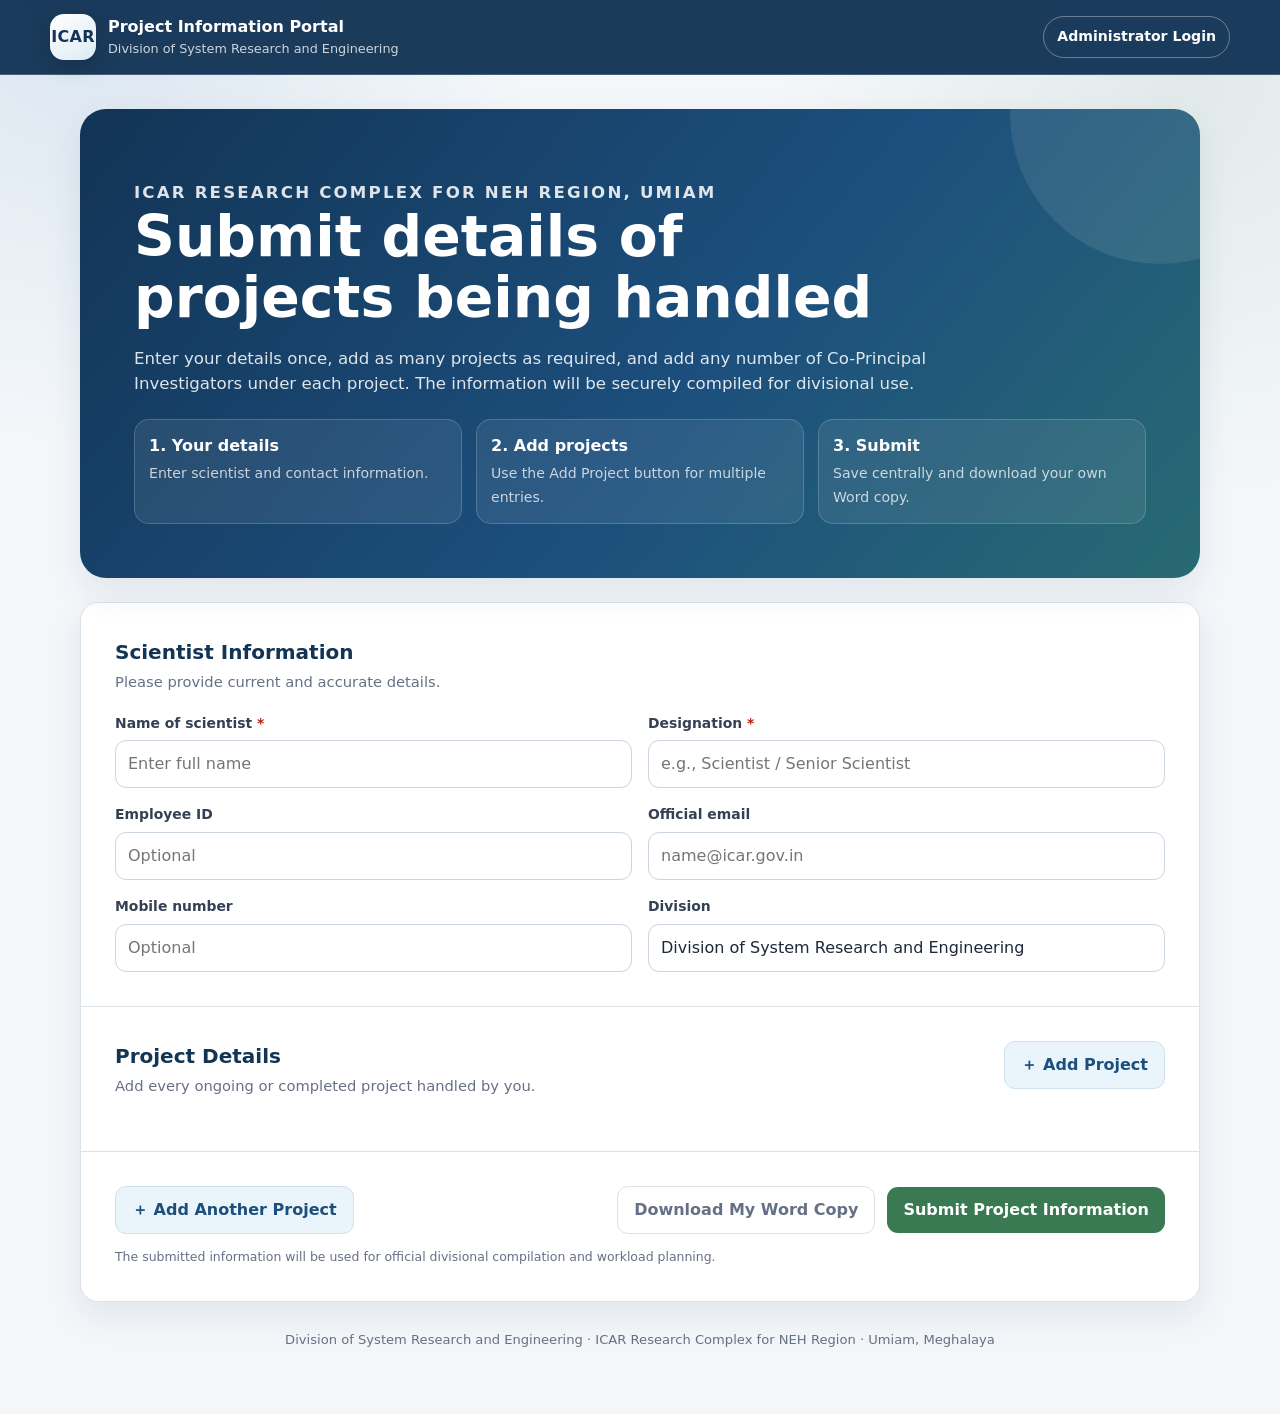
==== index.html @ 68614977 "Initial upload of ICAR DSRE project portal" ====
<!doctype html>
<html lang="en">
<head>
  <meta charset="utf-8" />
  <meta name="viewport" content="width=device-width, initial-scale=1" />
  <meta name="description" content="Project information submission portal for the Division of System Research and Engineering, ICAR RC for NEH Region, Umiam." />
  <title>Project Information Portal | DSRE, ICAR RC for NEH Region</title>
  <link rel="stylesheet" href="styles.css" />
</head>
<body>
  <header class="site-header">
    <div class="header-inner">
      <div class="brand">
        <div class="brand-mark" aria-hidden="true">ICAR</div>
        <div>
          <div class="brand-title">Project Information Portal</div>
          <div class="brand-subtitle">Division of System Research and Engineering</div>
        </div>
      </div>
      <a class="header-link" href="admin.html">Administrator Login</a>
    </div>
  </header>

  <main class="page-shell">
    <section class="hero-card" aria-labelledby="pageTitle">
      <p class="eyebrow">ICAR Research Complex for NEH Region, Umiam</p>
      <h1 id="pageTitle">Submit details of projects being handled</h1>
      <p>
        Enter your details once, add as many projects as required, and add any number of
        Co-Principal Investigators under each project. The information will be securely
        compiled for divisional use.
      </p>
      <div class="steps" aria-label="Submission steps">
        <div class="step"><strong>1. Your details</strong><span>Enter scientist and contact information.</span></div>
        <div class="step"><strong>2. Add projects</strong><span>Use the Add Project button for multiple entries.</span></div>
        <div class="step"><strong>3. Submit</strong><span>Save centrally and download your own Word copy.</span></div>
      </div>
    </section>

    <form id="projectForm" class="form-card" novalidate>
      <section class="form-section">
        <div class="section-heading">
          <div>
            <h2>Scientist Information</h2>
            <p>Please provide current and accurate details.</p>
          </div>
        </div>

        <div class="grid-2">
          <div class="field">
            <label class="required" for="scientistName">Name of scientist</label>
            <input id="scientistName" name="scientistName" type="text" autocomplete="name" required maxlength="120" placeholder="Enter full name" />
          </div>
          <div class="field">
            <label class="required" for="designation">Designation</label>
            <input id="designation" name="designation" type="text" required maxlength="120" placeholder="e.g., Scientist / Senior Scientist" />
          </div>
          <div class="field">
            <label for="employeeId">Employee ID</label>
            <input id="employeeId" name="employeeId" type="text" maxlength="50" placeholder="Optional" />
          </div>
          <div class="field">
            <label for="email">Official email</label>
            <input id="email" name="email" type="email" autocomplete="email" maxlength="150" placeholder="name@icar.gov.in" />
          </div>
          <div class="field">
            <label for="mobile">Mobile number</label>
            <input id="mobile" name="mobile" type="tel" autocomplete="tel" maxlength="20" placeholder="Optional" />
          </div>
          <div class="field">
            <label for="division">Division</label>
            <input id="division" type="text" value="Division of System Research and Engineering" readonly />
          </div>
        </div>
      </section>

      <section class="form-section">
        <div class="section-heading">
          <div>
            <h2>Project Details</h2>
            <p>Add every ongoing or completed project handled by you.</p>
          </div>
          <button class="btn btn-secondary" id="addProjectTop" type="button">＋ Add Project</button>
        </div>

        <div id="projectList" class="project-list" aria-live="polite"></div>
      </section>

      <section class="form-section">
        <div class="field honeypot" aria-hidden="true">
          <label for="website">Leave this field blank</label>
          <input id="website" name="website" type="text" tabindex="-1" autocomplete="off" />
        </div>

        <div class="actions">
          <button class="btn btn-secondary" id="addProjectBottom" type="button">＋ Add Another Project</button>
          <div class="spacer"></div>
          <button class="btn btn-ghost" id="downloadOwn" type="button">Download My Word Copy</button>
          <button class="btn btn-success" id="submitBtn" type="submit">Submit Project Information</button>
        </div>

        <div id="formNotice" class="notice" role="status" aria-live="polite"></div>
        <p class="helper" style="margin:14px 0 0;">
          The submitted information will be used for official divisional compilation and workload planning.
        </p>
      </section>
    </form>

    <footer class="footer">
      Division of System Research and Engineering · ICAR Research Complex for NEH Region · Umiam, Meghalaya
    </footer>
  </main>

  <template id="projectTemplate">
    <article class="project-card" data-project>
      <div class="project-header">
        <div class="project-title-wrap">
          <span class="project-number" data-project-number>1</span>
          <h3>Project <span data-project-heading-number>1</span></h3>
        </div>
        <button class="btn btn-danger btn-small" type="button" data-remove-project>Remove Project</button>
      </div>

      <div class="project-body">
        <div class="grid-2">
          <div class="field full">
            <label class="required">Title of project</label>
            <textarea data-field="title" required maxlength="500" placeholder="Enter the complete approved title of the project"></textarea>
          </div>

          <div class="field">
            <label class="required">Your role in the project</label>
            <select data-field="role" required>
              <option value="">Select role</option>
              <option value="Principal Investigator (PI)">Principal Investigator (PI)</option>
              <option value="Co-Principal Investigator (Co-PI)">Co-Principal Investigator (Co-PI)</option>
            </select>
          </div>

          <div class="field" data-pi-field>
            <label>Principal Investigator name</label>
            <input data-field="pi_name" type="text" maxlength="150" placeholder="Required when your role is Co-PI" />
          </div>

          <div class="field">
            <label class="required">Funding agency</label>
            <input data-field="funding_agency" type="text" required maxlength="200" placeholder="e.g., ICAR, DBT, DST, BIRAC" />
          </div>

          <div class="field">
            <label class="required">Project category</label>
            <select data-field="category" required>
              <option value="">Select category</option>
              <option>Institute Project</option>
              <option>Externally Funded Project</option>
              <option>All India Coordinated Research Project (AICRP)</option>
              <option>Consultancy Project</option>
              <option>Revolving Fund Scheme</option>
              <option>Other</option>
            </select>
          </div>

          <div class="field">
            <label class="required">Project status</label>
            <select data-field="status" required>
              <option value="">Select status</option>
              <option>Ongoing</option>
              <option>Completed</option>
              <option>Sanctioned / Yet to Start</option>
            </select>
          </div>

          <div class="field">
            <label>Start date</label>
            <input data-field="start_date" type="date" />
          </div>

          <div class="field">
            <label>End date</label>
            <input data-field="end_date" type="date" />
          </div>

          <div class="field full">
            <label>Co-Principal Investigator(s)</label>
            <div class="copi-list" data-copi-list></div>
            <div style="margin-top:9px;">
              <button class="btn btn-secondary btn-small" type="button" data-add-copi>＋ Add Co-PI</button>
            </div>
            <span class="helper">Add other Co-PIs as required. When your role is Co-PI, your own name is included automatically.</span>
          </div>

          <div class="field full">
            <label>Remarks</label>
            <textarea data-field="remarks" maxlength="500" placeholder="Optional: project code, sanctioned amount, collaboration details, etc."></textarea>
          </div>
        </div>
      </div>
    </article>
  </template>

  <template id="copiTemplate">
    <div class="copi-row" data-copi-row>
      <input type="text" maxlength="150" placeholder="Enter Co-PI name" data-copi-name />
      <button class="btn btn-danger icon-btn" type="button" data-remove-copi aria-label="Remove Co-PI">×</button>
    </div>
  </template>

  <script type="module" src="app.js"></script>
</body>
</html>
---- styles.css ----
:root {
  --navy: #123455;
  --navy-2: #1c4f7d;
  --blue: #2d70a6;
  --blue-soft: #eaf4fb;
  --green: #397a52;
  --green-soft: #eaf6ee;
  --gold: #d5a336;
  --ink: #1d2939;
  --muted: #667085;
  --line: #dbe3ea;
  --surface: #ffffff;
  --background: #f4f7fa;
  --danger: #b42318;
  --danger-soft: #fff1f0;
  --shadow: 0 14px 36px rgba(18, 52, 85, 0.09);
  --radius: 18px;
}

* { box-sizing: border-box; }

html { scroll-behavior: smooth; }

body {
  margin: 0;
  min-height: 100vh;
  color: var(--ink);
  background:
    radial-gradient(circle at 7% 0%, rgba(45, 112, 166, 0.13), transparent 28rem),
    radial-gradient(circle at 93% 6%, rgba(57, 122, 82, 0.10), transparent 26rem),
    var(--background);
  font-family: Inter, ui-sans-serif, system-ui, -apple-system, BlinkMacSystemFont, "Segoe UI", sans-serif;
  line-height: 1.5;
}

button, input, select, textarea { font: inherit; }
button { cursor: pointer; }

.site-header {
  position: sticky;
  top: 0;
  z-index: 20;
  border-bottom: 1px solid rgba(255,255,255,.18);
  background: rgba(18, 52, 85, 0.96);
  color: white;
  backdrop-filter: blur(12px);
}

.header-inner {
  width: min(1180px, calc(100% - 32px));
  margin: 0 auto;
  padding: 14px 0;
  display: flex;
  align-items: center;
  justify-content: space-between;
  gap: 20px;
}

.brand {
  display: flex;
  align-items: center;
  gap: 12px;
  min-width: 0;
}

.brand-mark {
  width: 46px;
  height: 46px;
  border-radius: 14px;
  display: grid;
  place-items: center;
  flex: 0 0 auto;
  background: linear-gradient(145deg, #fff, #dcebf5);
  color: var(--navy);
  font-weight: 800;
  letter-spacing: .02em;
  box-shadow: 0 6px 20px rgba(0,0,0,.18);
}

.brand-title { font-weight: 800; font-size: 1rem; }
.brand-subtitle { font-size: .8rem; opacity: .78; }

.header-link {
  color: white;
  text-decoration: none;
  border: 1px solid rgba(255,255,255,.35);
  padding: 9px 13px;
  border-radius: 999px;
  font-weight: 700;
  font-size: .88rem;
  white-space: nowrap;
}
.header-link:hover { background: rgba(255,255,255,.11); }

.page-shell {
  width: min(1120px, calc(100% - 32px));
  margin: 34px auto 64px;
}

.hero-card {
  position: relative;
  overflow: hidden;
  padding: clamp(28px, 5vw, 54px);
  border-radius: 26px;
  color: white;
  background: linear-gradient(130deg, var(--navy) 0%, var(--navy-2) 56%, #286a73 100%);
  box-shadow: var(--shadow);
}

.hero-card::after {
  content: "";
  position: absolute;
  width: 300px;
  height: 300px;
  border-radius: 50%;
  right: -110px;
  top: -145px;
  background: rgba(255,255,255,.09);
}

.eyebrow {
  margin: 0 0 9px;
  font-size: .78rem;
  font-weight: 800;
  letter-spacing: .13em;
  text-transform: uppercase;
  color: #cfe7f5;
}

.hero-card h1 {
  max-width: 790px;
  margin: 0;
  font-size: clamp(2rem, 5vw, 3.55rem);
  line-height: 1.08;
}

.hero-card p {
  max-width: 810px;
  margin: 18px 0 0;
  font-size: 1.04rem;
  color: rgba(255,255,255,.86);
}

.steps {
  display: grid;
  grid-template-columns: repeat(3, 1fr);
  gap: 14px;
  margin: 22px 0 0;
}

.step {
  border: 1px solid rgba(255,255,255,.18);
  border-radius: 15px;
  padding: 14px;
  background: rgba(255,255,255,.08);
}
.step strong { display: block; margin-bottom: 3px; }
.step span { font-size: .88rem; color: rgba(255,255,255,.75); }

.form-card, .admin-card {
  margin-top: 24px;
  background: var(--surface);
  border: 1px solid var(--line);
  border-radius: var(--radius);
  box-shadow: var(--shadow);
}

.form-section {
  padding: clamp(22px, 4vw, 34px);
  border-bottom: 1px solid var(--line);
}
.form-section:last-child { border-bottom: 0; }

.section-heading {
  display: flex;
  align-items: flex-start;
  justify-content: space-between;
  gap: 18px;
  margin-bottom: 20px;
}
.section-heading h2 { margin: 0; font-size: 1.25rem; color: var(--navy); }
.section-heading p { margin: 4px 0 0; color: var(--muted); font-size: .92rem; }

.grid-2, .grid-3 {
  display: grid;
  gap: 16px;
}
.grid-2 { grid-template-columns: repeat(2, minmax(0, 1fr)); }
.grid-3 { grid-template-columns: repeat(3, minmax(0, 1fr)); }

.field { display: flex; flex-direction: column; gap: 7px; }
.field.full { grid-column: 1 / -1; }
.field label { font-size: .87rem; font-weight: 750; color: #344054; }
.required::after { content: " *"; color: var(--danger); }

input, select, textarea {
  width: 100%;
  border: 1px solid #cbd5df;
  border-radius: 11px;
  padding: 11px 12px;
  color: var(--ink);
  background: white;
  outline: none;
  transition: border-color .18s, box-shadow .18s;
}
textarea { min-height: 90px; resize: vertical; }
input:focus, select:focus, textarea:focus {
  border-color: var(--blue);
  box-shadow: 0 0 0 4px rgba(45,112,166,.12);
}
.helper { font-size: .78rem; color: var(--muted); }

.project-list { display: grid; gap: 18px; }
.project-card {
  border: 1px solid var(--line);
  border-radius: 16px;
  overflow: hidden;
  background: #fbfdff;
}
.project-header {
  display: flex;
  align-items: center;
  justify-content: space-between;
  gap: 12px;
  padding: 14px 16px;
  background: linear-gradient(90deg, var(--blue-soft), #f7fbfe);
  border-bottom: 1px solid var(--line);
}
.project-title-wrap { display: flex; align-items: center; gap: 10px; }
.project-number {
  width: 30px; height: 30px; border-radius: 50%; display: grid; place-items: center;
  color: white; background: var(--blue); font-weight: 800; font-size: .85rem;
}
.project-header h3 { margin: 0; font-size: 1rem; color: var(--navy); }
.project-body { padding: 18px; }

.copi-list { display: grid; gap: 9px; }
.copi-row { display: grid; grid-template-columns: 1fr auto; gap: 9px; }

.btn {
  border: 0;
  border-radius: 11px;
  padding: 11px 16px;
  font-weight: 800;
  display: inline-flex;
  align-items: center;
  justify-content: center;
  gap: 8px;
  transition: transform .16s, filter .16s, background .16s;
}
.btn:hover { transform: translateY(-1px); filter: brightness(.98); }
.btn:disabled { cursor: not-allowed; opacity: .55; transform: none; }
.btn-primary { background: var(--navy); color: white; }
.btn-secondary { background: var(--blue-soft); color: var(--navy-2); border: 1px solid #cfe1ee; }
.btn-success { background: var(--green); color: white; }
.btn-danger { background: var(--danger-soft); color: var(--danger); border: 1px solid #f4c7c3; }
.btn-ghost { background: white; color: var(--muted); border: 1px solid var(--line); }
.btn-small { padding: 8px 11px; font-size: .82rem; }
.icon-btn { width: 42px; height: 42px; padding: 0; }

.actions {
  display: flex;
  flex-wrap: wrap;
  gap: 12px;
  align-items: center;
}
.actions .spacer { flex: 1; }

.notice {
  display: none;
  margin-top: 16px;
  border-radius: 12px;
  padding: 12px 14px;
  font-size: .9rem;
  border: 1px solid;
}
.notice.show { display: block; }
.notice.success { background: var(--green-soft); border-color: #b9dec5; color: #245e3b; }
.notice.error { background: var(--danger-soft); border-color: #f1c3bf; color: var(--danger); }
.notice.info { background: var(--blue-soft); border-color: #c4deed; color: var(--navy-2); }

.honeypot { position: absolute !important; left: -9999px !important; opacity: 0 !important; }
.hidden { display: none !important; }

.footer {
  text-align: center;
  margin-top: 28px;
  color: var(--muted);
  font-size: .82rem;
}

/* Admin */
.admin-layout { display: grid; gap: 22px; }
.login-card { max-width: 500px; margin: 34px auto 0; padding: 28px; }
.login-card h2 { margin: 0 0 8px; color: var(--navy); }
.login-card p { margin: 0 0 20px; color: var(--muted); }

.dashboard { display: none; }
.dashboard.show { display: block; }
.stats {
  display: grid;
  grid-template-columns: repeat(3, 1fr);
  gap: 14px;
  margin-top: 22px;
}
.stat-card {
  background: white;
  border: 1px solid var(--line);
  border-radius: 15px;
  padding: 18px;
  box-shadow: 0 8px 24px rgba(18,52,85,.06);
}
.stat-label { color: var(--muted); font-size: .82rem; font-weight: 700; }
.stat-value { margin-top: 6px; font-size: 1.8rem; font-weight: 850; color: var(--navy); }

.toolbar {
  display: flex;
  flex-wrap: wrap;
  gap: 10px;
  align-items: center;
  padding: 18px;
  border-bottom: 1px solid var(--line);
}
.toolbar input { max-width: 420px; }
.toolbar .spacer { flex: 1; }

.table-wrap { overflow: auto; }
.data-table { width: 100%; border-collapse: collapse; min-width: 980px; }
.data-table th, .data-table td {
  padding: 12px 14px;
  border-bottom: 1px solid var(--line);
  vertical-align: top;
  text-align: left;
  font-size: .84rem;
}
.data-table th {
  position: sticky;
  top: 0;
  z-index: 2;
  background: #eef5fa;
  color: var(--navy);
  font-size: .76rem;
  text-transform: uppercase;
  letter-spacing: .035em;
}
.data-table tr:hover td { background: #fbfdff; }
.muted { color: var(--muted); }
.badge {
  display: inline-flex;
  padding: 4px 8px;
  border-radius: 999px;
  font-size: .72rem;
  font-weight: 800;
  background: var(--blue-soft);
  color: var(--navy-2);
}
.empty-state { padding: 46px 20px; text-align: center; color: var(--muted); }

@media (max-width: 800px) {
  .steps, .grid-3, .stats { grid-template-columns: 1fr; }
  .grid-2 { grid-template-columns: 1fr; }
  .header-inner { width: min(100% - 22px, 1180px); }
  .page-shell { width: min(100% - 22px, 1120px); margin-top: 22px; }
  .hero-card { border-radius: 20px; }
  .actions .spacer { display: none; }
  .actions .btn { width: 100%; }
  .header-link { display: none; }
}

@media print {
  .site-header, .actions, .footer { display: none !important; }
  body { background: white; }
  .page-shell { width: 100%; margin: 0; }
  .hero-card, .form-card { box-shadow: none; }
}
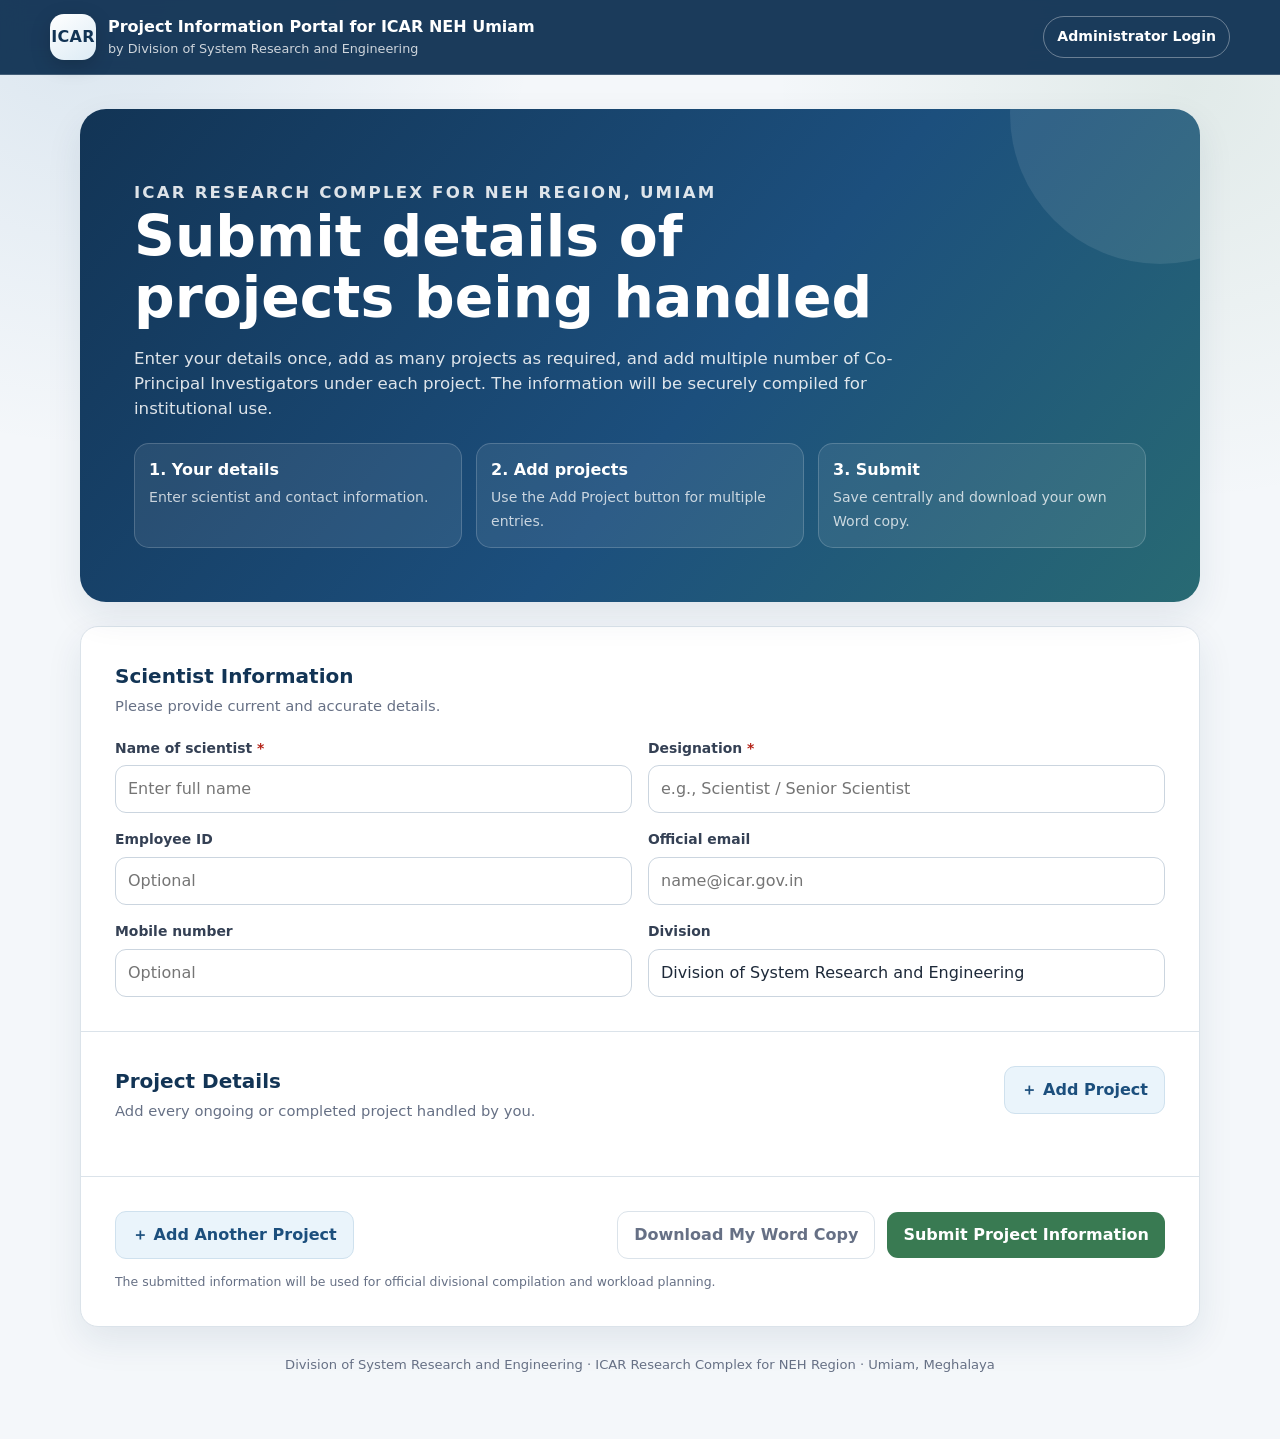
==== commit e80ba9ce: "Update index.html" ====
--- a/index.html
+++ b/index.html
@@ -13,8 +13,8 @@
       <div class="brand">
         <div class="brand-mark" aria-hidden="true">ICAR</div>
         <div>
-          <div class="brand-title">Project Information Portal</div>
-          <div class="brand-subtitle">Division of System Research and Engineering</div>
+          <div class="brand-title">Project Information Portal for ICAR NEH Umiam</div>
+          <div class="brand-subtitle">by Division of System Research and Engineering</div>
         </div>
       </div>
       <a class="header-link" href="admin.html">Administrator Login</a>
@@ -26,9 +26,9 @@
       <p class="eyebrow">ICAR Research Complex for NEH Region, Umiam</p>
       <h1 id="pageTitle">Submit details of projects being handled</h1>
       <p>
-        Enter your details once, add as many projects as required, and add any number of
+        Enter your details once, add as many projects as required, and add multiple number of
         Co-Principal Investigators under each project. The information will be securely
-        compiled for divisional use.
+        compiled for institutional use.
       </p>
       <div class="steps" aria-label="Submission steps">
         <div class="step"><strong>1. Your details</strong><span>Enter scientist and contact information.</span></div>
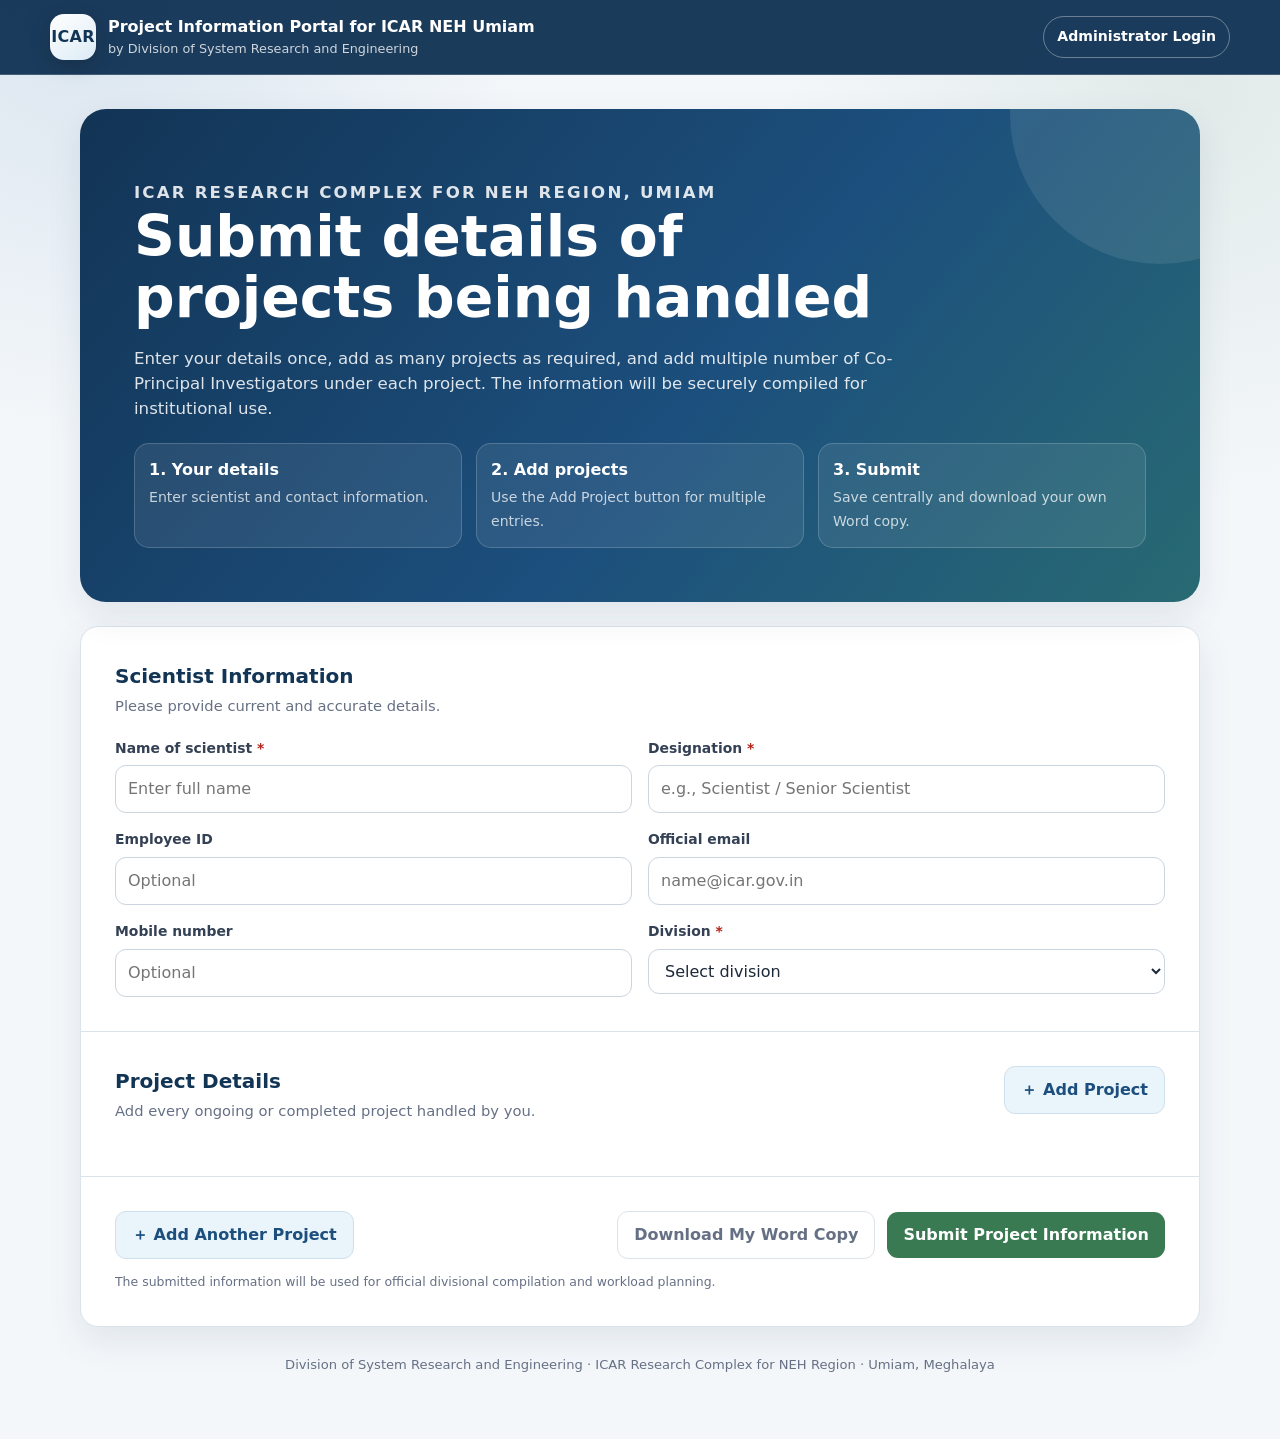
==== commit c11598e8: "Update index.html" ====
--- a/index.html
+++ b/index.html
@@ -68,8 +68,14 @@
             <input id="mobile" name="mobile" type="tel" autocomplete="tel" maxlength="20" placeholder="Optional" />
           </div>
           <div class="field">
-            <label for="division">Division</label>
-            <input id="division" type="text" value="Division of System Research and Engineering" readonly />
+            <label class="required" for="division">Division</label>
+            <select id="division" name="division" required>
+              <option value="" selected disabled>Select division</option>
+              <option value="DSRE">DSRE</option>
+              <option value="DTAC">DTAC</option>
+              <option value="DCS">DCS</option>
+              <option value="DAFS">DAFS</option>
+            </select>
           </div>
         </div>
       </section>
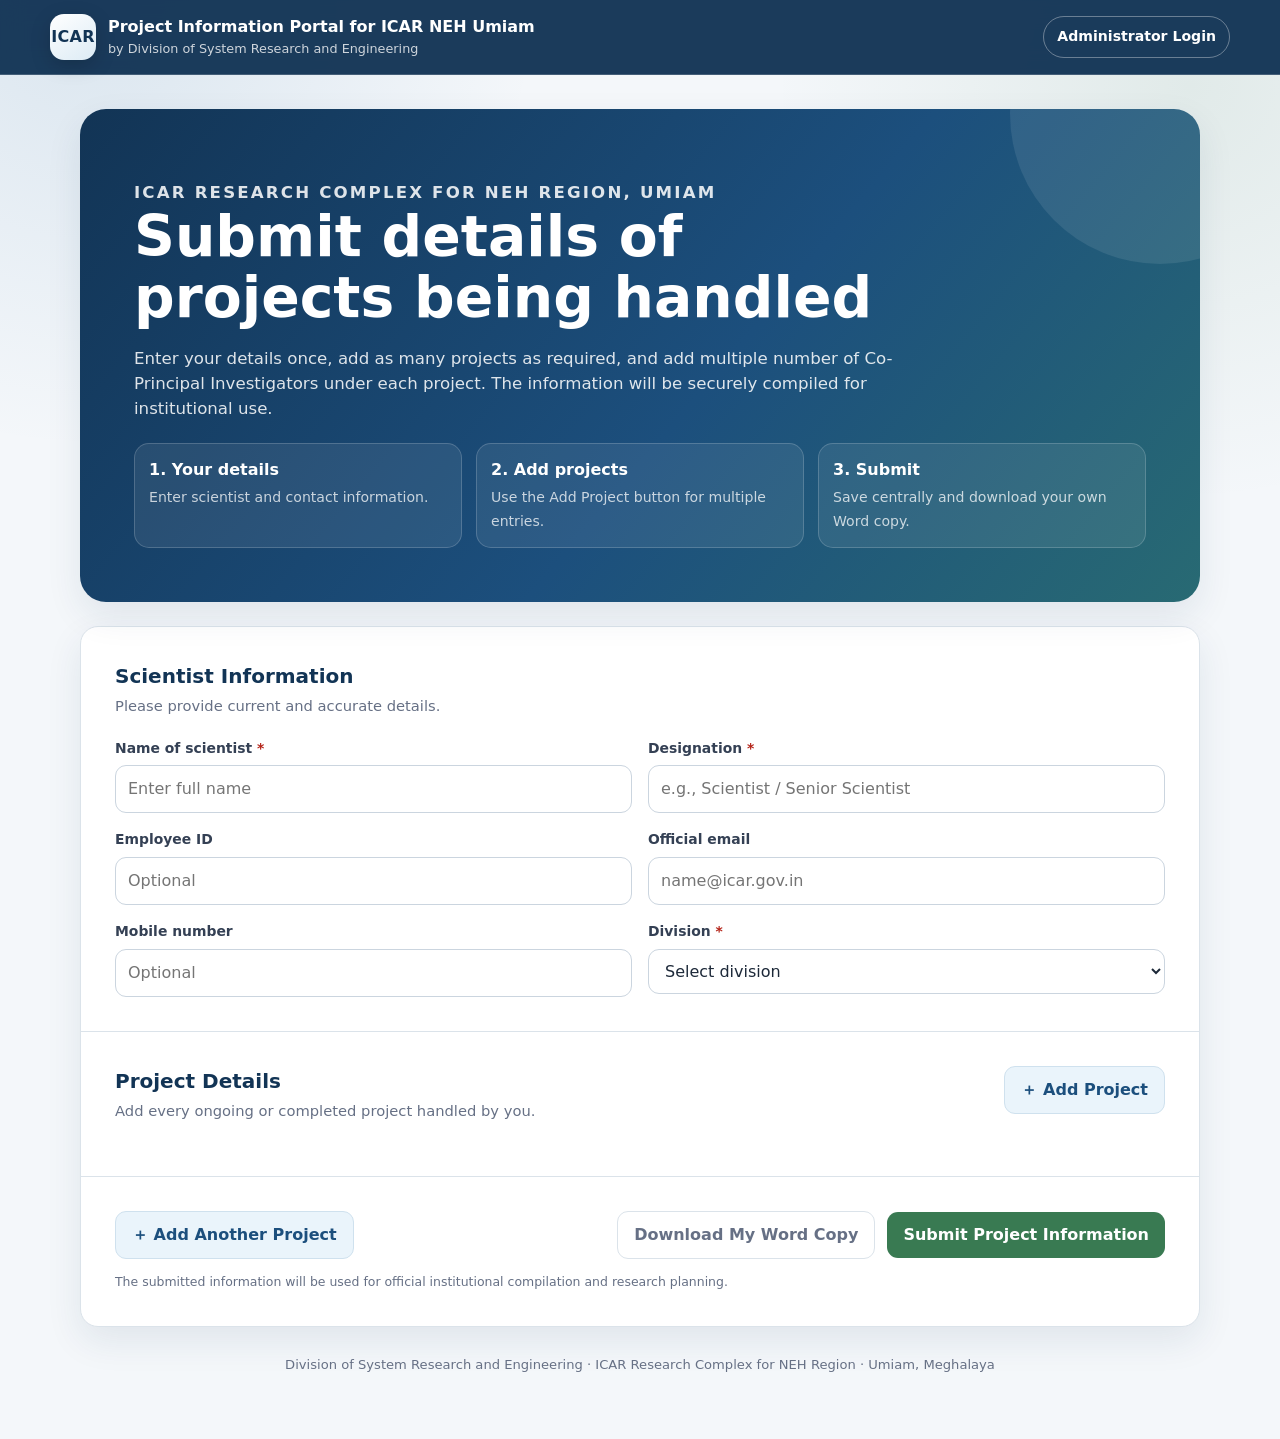
==== commit d3e5fa9d: "Update index.html" ====
--- a/index.html
+++ b/index.html
@@ -107,7 +107,7 @@
 
         <div id="formNotice" class="notice" role="status" aria-live="polite"></div>
         <p class="helper" style="margin:14px 0 0;">
-          The submitted information will be used for official divisional compilation and workload planning.
+          The submitted information will be used for official institutional compilation and research planning.
         </p>
       </section>
     </form>
